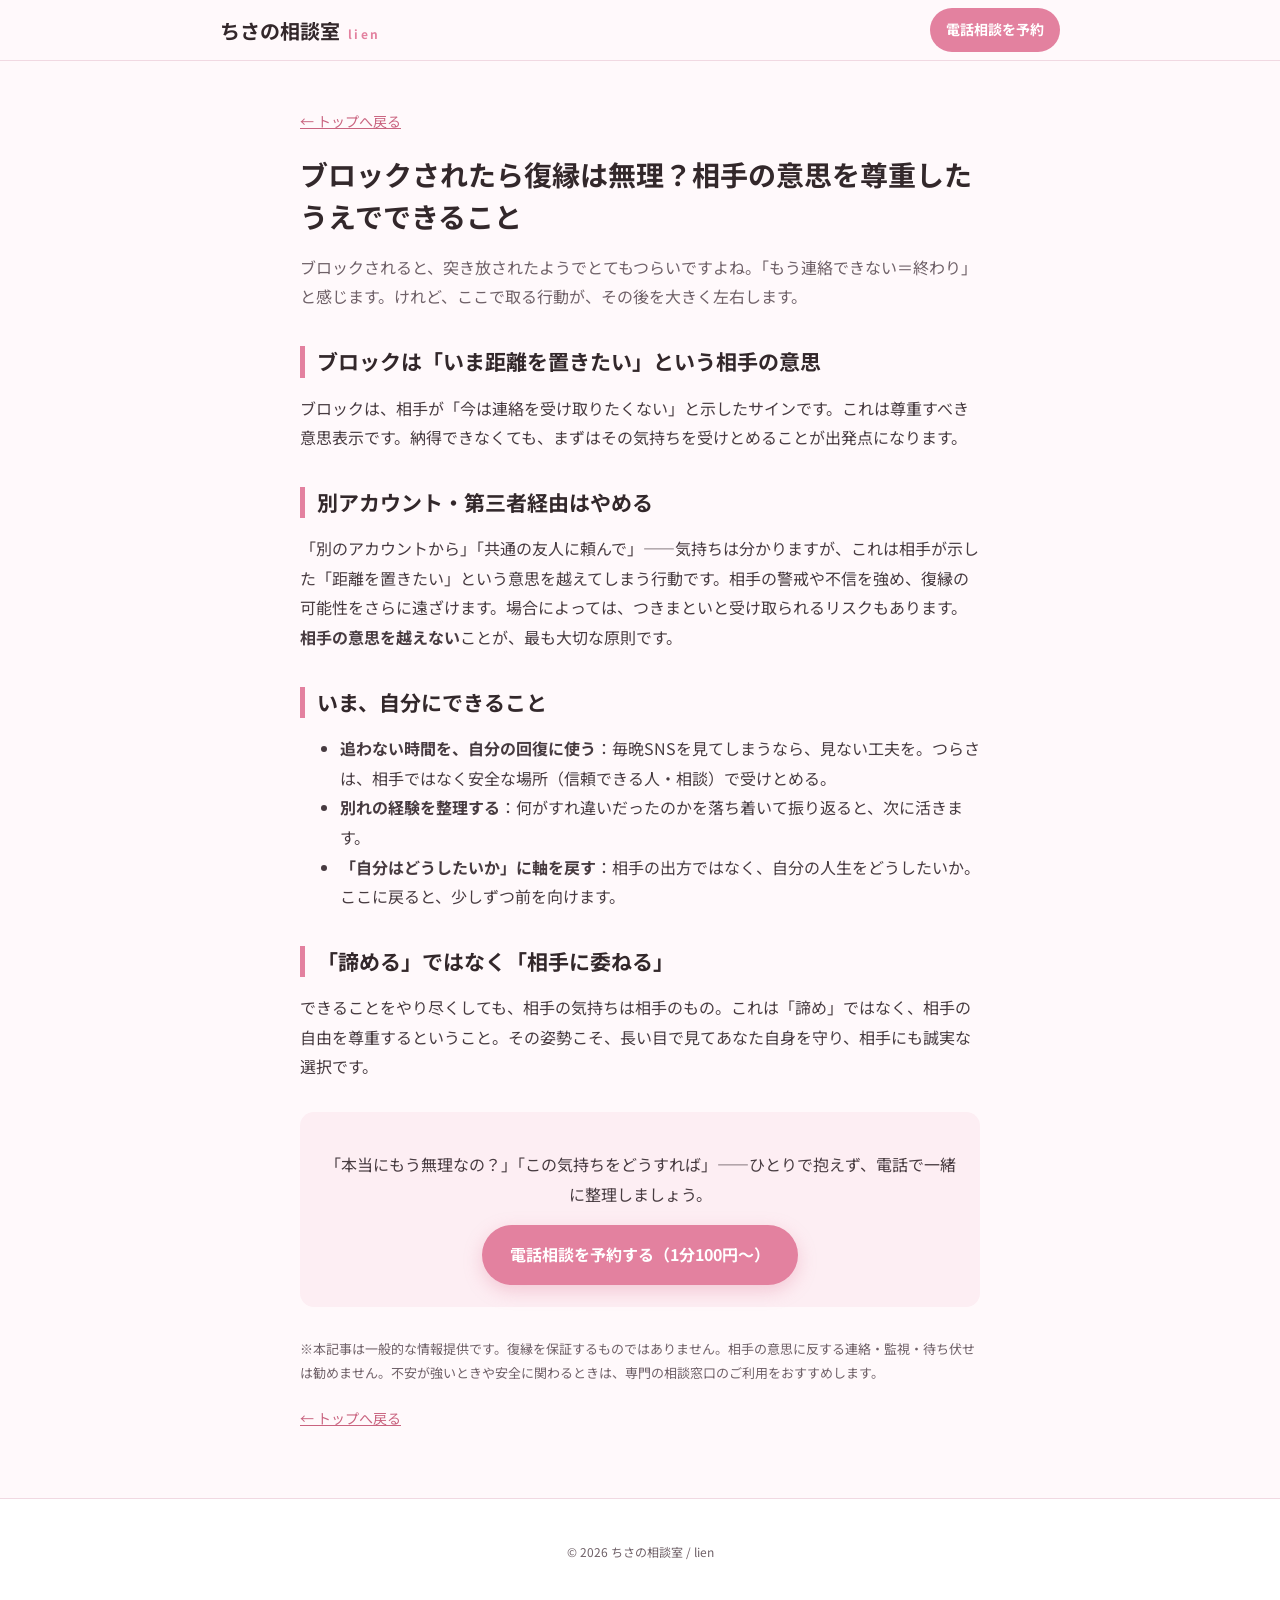
==== articles/block-fukuen.html @ 4a357539 "ちさの相談室/lien 恋愛・復縁 電話相談 SEOサイト 初版" ====
<!DOCTYPE html>
<html lang="ja">
<head>
<meta charset="utf-8">
<meta name="viewport" content="width=device-width, initial-scale=1">
<title>ブロックされたら復縁は無理？相手の意思を尊重したうえでできること｜ちさの相談室</title>
<meta name="description" content="ブロックされると「もう終わり」と感じます。別アカウントでの連絡は逆効果。ブロックを相手の意思として受けとめたうえで、自分にできることを、恋愛サポートアドバイザー監修で整理します。">
<meta name="keywords" content="ブロック 復縁,ブロックされた 連絡,復縁 諦める,失恋 立ち直る">
<link rel="canonical" href="https://oshiro17.github.io/chisa-soudan/articles/block-fukuen.html">
<meta property="og:type" content="article">
<meta property="og:title" content="ブロックされたら復縁は無理？相手の意思を尊重したうえでできること">
<link href="https://fonts.googleapis.com/css2?family=Noto+Sans+JP:wght@400;500;700&display=swap" rel="stylesheet">
<link rel="stylesheet" href="../styles.css">
</head>
<body>
<header class="hd"><div class="wrap hd__in">
  <a class="brand" href="../index.html">ちさの相談室<span>lien</span></a>
  <a class="btn btn--sm" href="https://coconala.com/services/4283448" target="_blank" rel="noopener">電話相談を予約</a>
</div></header>

<article class="article">
  <a class="back" href="../index.html">← トップへ戻る</a>
  <h1>ブロックされたら復縁は無理？相手の意思を尊重したうえでできること</h1>
  <p class="lead">ブロックされると、突き放されたようでとてもつらいですよね。「もう連絡できない＝終わり」と感じます。けれど、ここで取る行動が、その後を大きく左右します。</p>

  <h2>ブロックは「いま距離を置きたい」という相手の意思</h2>
  <p>ブロックは、相手が「今は連絡を受け取りたくない」と示したサインです。これは尊重すべき意思表示です。納得できなくても、まずはその気持ちを受けとめることが出発点になります。</p>

  <h2>別アカウント・第三者経由はやめる</h2>
  <p>「別のアカウントから」「共通の友人に頼んで」——気持ちは分かりますが、これは相手が示した「距離を置きたい」という意思を越えてしまう行動です。相手の警戒や不信を強め、復縁の可能性をさらに遠ざけます。場合によっては、つきまといと受け取られるリスクもあります。<strong>相手の意思を越えない</strong>ことが、最も大切な原則です。</p>

  <h2>いま、自分にできること</h2>
  <ul>
    <li><b>追わない時間を、自分の回復に使う</b>：毎晩SNSを見てしまうなら、見ない工夫を。つらさは、相手ではなく安全な場所（信頼できる人・相談）で受けとめる。</li>
    <li><b>別れの経験を整理する</b>：何がすれ違いだったのかを落ち着いて振り返ると、次に活きます。</li>
    <li><b>「自分はどうしたいか」に軸を戻す</b>：相手の出方ではなく、自分の人生をどうしたいか。ここに戻ると、少しずつ前を向けます。</li>
  </ul>

  <h2>「諦める」ではなく「相手に委ねる」</h2>
  <p>できることをやり尽くしても、相手の気持ちは相手のもの。これは「諦め」ではなく、相手の自由を尊重するということ。その姿勢こそ、長い目で見てあなた自身を守り、相手にも誠実な選択です。</p>

  <div class="cta-inline">
    <p>「本当にもう無理なの？」「この気持ちをどうすれば」——ひとりで抱えず、電話で一緒に整理しましょう。</p>
    <a class="btn" href="https://coconala.com/services/4283448" target="_blank" rel="noopener">電話相談を予約する（1分100円〜）</a>
  </div>

  <p style="font-size:13px;color:#6f6168">※本記事は一般的な情報提供です。復縁を保証するものではありません。相手の意思に反する連絡・監視・待ち伏せは勧めません。不安が強いときや安全に関わるときは、専門の相談窓口のご利用をおすすめします。</p>
  <a class="back" href="../index.html">← トップへ戻る</a>
</article>

<footer class="ft"><div class="wrap"><p class="ft__copy">© <span>2026</span> ちさの相談室 / lien</p></div></footer>
</body>
</html>
---- styles.css ----
:root{
  --pink:#e3819f; --pink-d:#c9637f; --ink:#33282b; --muted:#6f6168;
  --bg:#fff9fb; --alt:#fdeef3; --line:#f1d9e2; --gold:#c9a227;
  --maxw:880px;
}
*{box-sizing:border-box}
html{scroll-behavior:smooth}
body{margin:0;font-family:"Noto Sans JP",sans-serif;color:var(--ink);background:var(--bg);line-height:1.85;-webkit-font-smoothing:antialiased}
.wrap{max-width:var(--maxw);margin:0 auto;padding:0 20px}
a{color:var(--pink-d)}
h1,h2,h3{line-height:1.5}

/* header */
.hd{position:sticky;top:0;background:rgba(255,249,251,.92);backdrop-filter:blur(6px);border-bottom:1px solid var(--line);z-index:10}
.hd__in{display:flex;align-items:center;justify-content:space-between;height:60px}
.brand{font-weight:700;font-size:20px;text-decoration:none;color:var(--ink)}
.brand span{font-size:12px;color:var(--pink);margin-left:8px;letter-spacing:.2em}

/* buttons */
.btn{display:inline-block;background:var(--pink);color:#fff;text-decoration:none;font-weight:700;
  padding:15px 28px;border-radius:999px;box-shadow:0 6px 18px rgba(227,129,159,.35);transition:.15s}
.btn:hover{background:var(--pink-d);transform:translateY(-1px)}
.btn--sm{padding:9px 16px;font-size:14px;box-shadow:none}
.btn--light{background:#fff;color:var(--pink-d)}

/* hero */
.hero{background:linear-gradient(180deg,var(--alt),var(--bg));padding:64px 0 56px;text-align:center}
.hero__eyebrow{color:var(--pink-d);font-weight:700;font-size:14px;letter-spacing:.05em;margin:0 0 10px}
.hero__title{font-size:38px;margin:0 0 18px;font-weight:700}
.hero__lead{font-size:17px;color:var(--muted);max-width:640px;margin:0 auto 28px}
.hero__cta{display:flex;flex-direction:column;align-items:center;gap:10px}
.hero__note{font-size:13px;color:var(--muted)}

/* sections */
.sec{padding:54px 0}
.sec--alt{background:var(--alt)}
.sec__title{font-size:26px;text-align:center;margin:0 0 32px}
.cta-band{background:var(--pink);color:#fff;text-align:center;padding:48px 0}
.cta-band h2{margin:0 0 20px;font-size:22px}

/* cards */
.cards{display:grid;grid-template-columns:1fr 1fr 1fr;gap:18px}
.card{background:#fff;border:1px solid var(--line);border-radius:16px;padding:22px}
.card h3{font-size:17px;margin:0 0 10px;color:var(--pink-d)}
.card p{margin:0;font-size:14.5px;color:var(--muted)}

/* needs */
.needs{list-style:none;padding:0;margin:0 auto;max-width:640px;display:grid;gap:12px}
.needs li{background:#fff;border:1px solid var(--line);border-radius:12px;padding:14px 18px}
.needs__note{font-size:13px;color:var(--muted);text-align:center;margin-top:20px}

/* flow */
.flow{counter-reset:s;list-style:none;padding:0;max-width:620px;margin:0 auto;display:grid;gap:14px}
.flow li{position:relative;background:#fff;border:1px solid var(--line);border-radius:12px;padding:14px 18px 14px 56px}
.flow li::before{counter-increment:s;content:counter(s);position:absolute;left:14px;top:12px;
  width:28px;height:28px;border-radius:50%;background:var(--pink);color:#fff;display:grid;place-items:center;font-weight:700}

/* price */
.price{text-align:center;font-size:18px}
.price b{font-size:30px;color:var(--pink-d);display:block}
.price span{font-size:14px;color:var(--muted)}

/* profile / faq / posts */
.profile p{max-width:640px;margin:0 auto 12px;color:var(--muted)}
.profile b{color:var(--ink)}
.faq{max-width:640px;margin:0 auto;display:grid;gap:10px}
.faq details{background:#fff;border:1px solid var(--line);border-radius:12px;padding:6px 18px}
.faq summary{cursor:pointer;font-weight:700;padding:10px 0}
.faq p{margin:0 0 12px;color:var(--muted);font-size:14.5px}
.posts{max-width:640px;margin:0 auto;padding:0;list-style:none;display:grid;gap:10px}
.posts a{display:block;background:#fff;border:1px solid var(--line);border-radius:12px;padding:14px 18px;text-decoration:none;font-weight:500}
.posts a:hover{border-color:var(--pink)}

/* footer */
.ft{background:#fff;border-top:1px solid var(--line);padding:30px 0;margin-top:8px}
.ft__note{font-size:12px;color:var(--muted);max-width:720px;margin:0 auto 12px;text-align:center}
.ft__copy{text-align:center;font-size:12px;color:var(--muted)}

/* article */
.article{max-width:720px;margin:0 auto;padding:40px 20px}
.article h1{font-size:28px;margin:0 0 8px}
.article .lead{color:var(--muted)}
.article h2{font-size:21px;margin:34px 0 12px;border-left:5px solid var(--pink);padding-left:12px}
.article p,.article li{font-size:16px;color:#473b40}
.article .back{display:inline-block;margin:8px 0 18px;font-size:14px}
.article .cta-inline{background:var(--alt);border-radius:14px;padding:22px;text-align:center;margin:30px 0}

@media(max-width:720px){
  .hero__title{font-size:30px}
  .cards{grid-template-columns:1fr}
  .sec__title{font-size:22px}
}
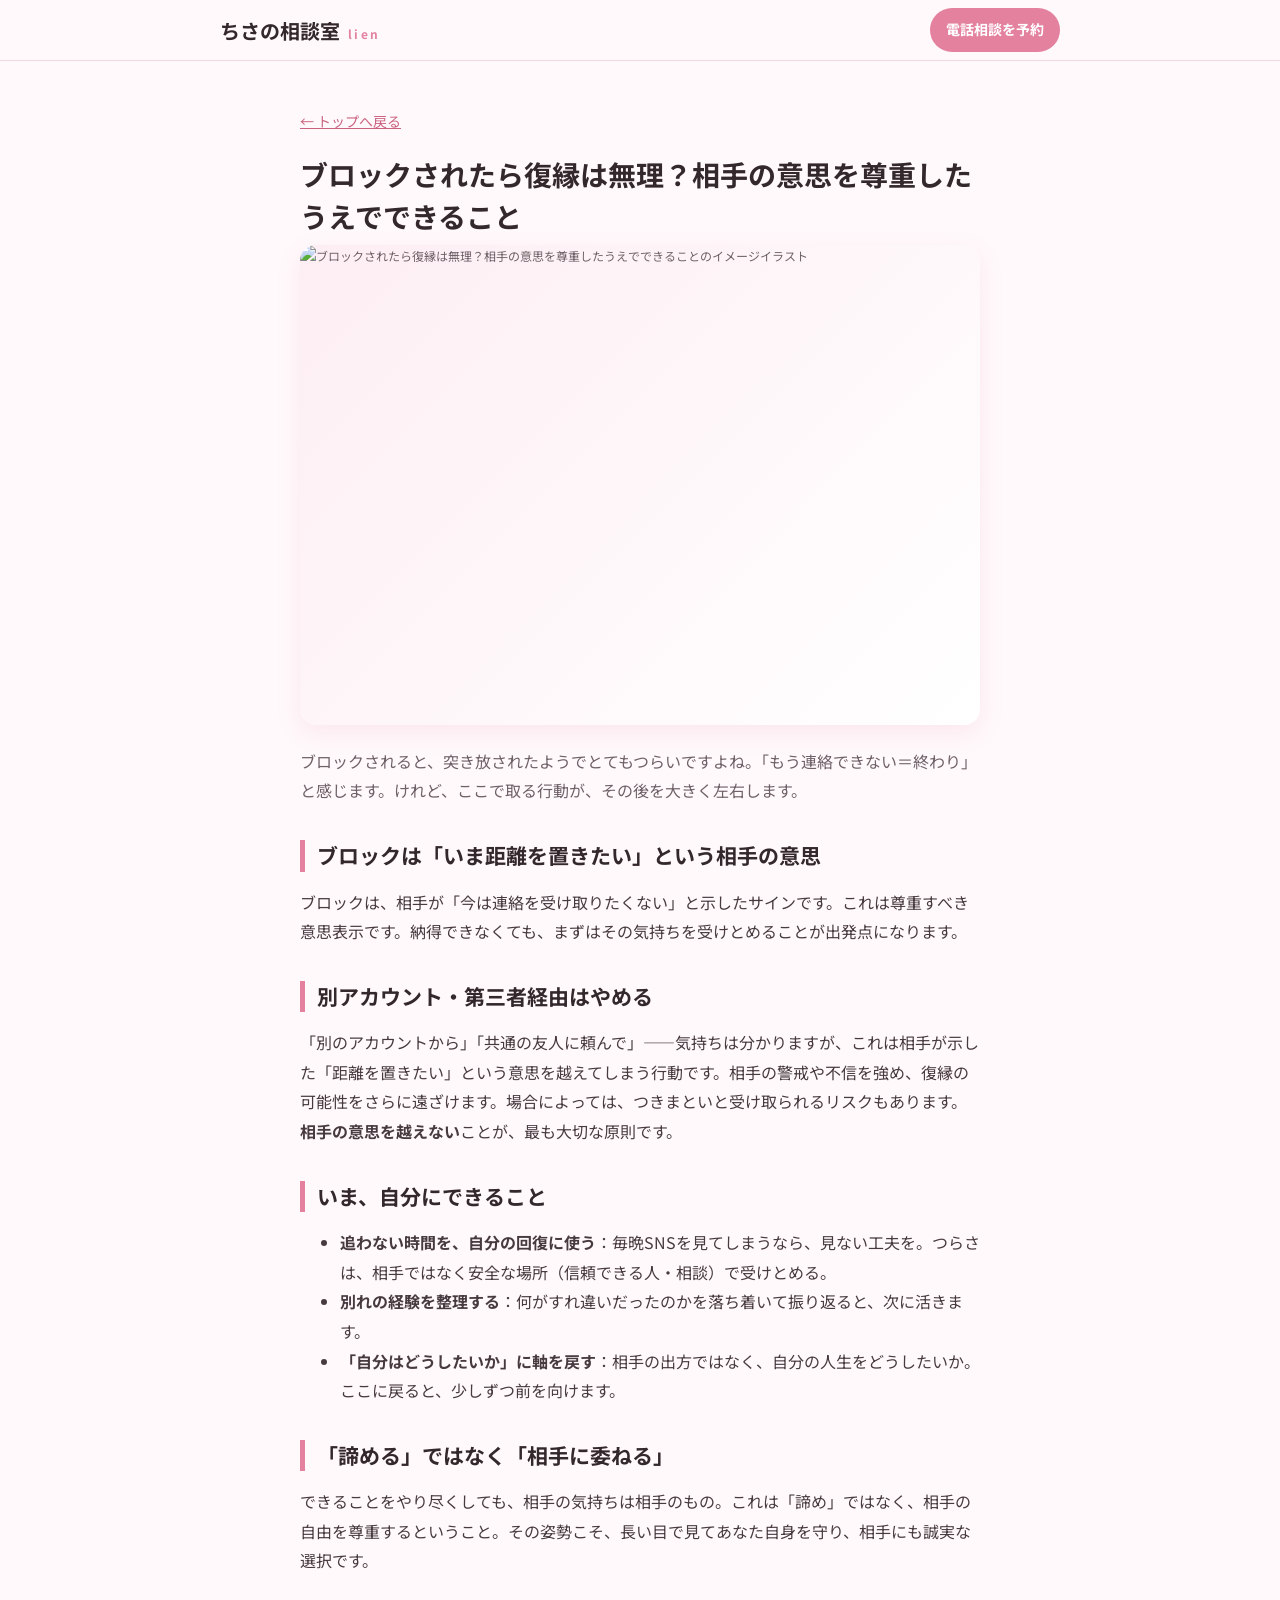
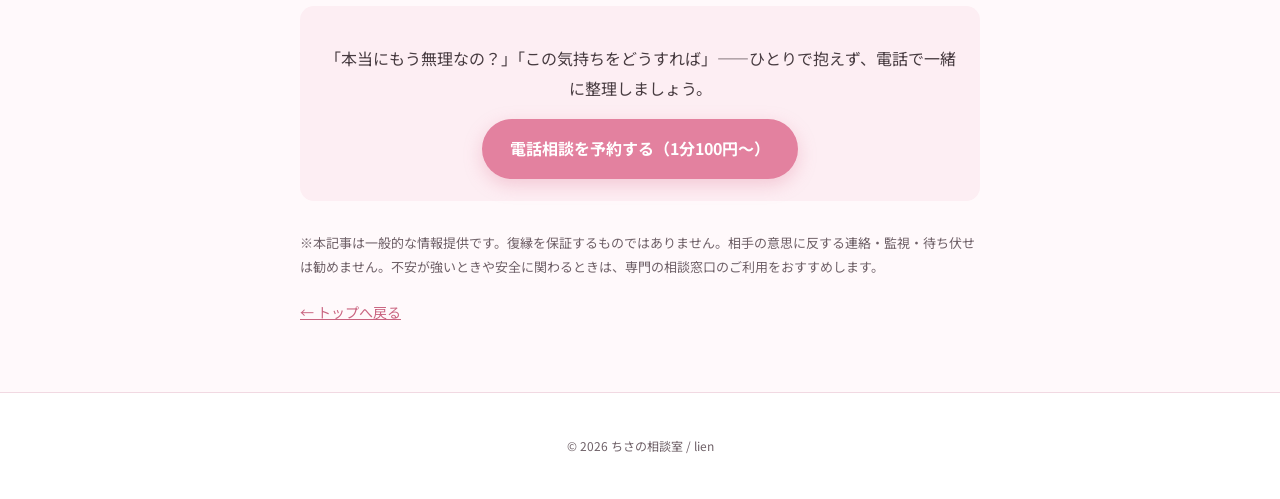
==== commit bf22a931: "画像コンテンツ追加: プロフィール写真・ヒーロー/強み/悩み画像スロット・全記事ヘッダー画像・OGP・生成プロンプト集" ====
--- a/articles/block-fukuen.html
+++ b/articles/block-fukuen.html
@@ -6,8 +6,11 @@
 <title>ブロックされたら復縁は無理？相手の意思を尊重したうえでできること｜ちさの相談室</title>
 <meta name="description" content="ブロックされると「もう終わり」と感じます。別アカウントでの連絡は逆効果。ブロックを相手の意思として受けとめたうえで、自分にできることを、恋愛サポートアドバイザー監修で整理します。">
 <meta name="keywords" content="ブロック 復縁,ブロックされた 連絡,復縁 諦める,失恋 立ち直る">
-<link rel="canonical" href="https://oshiro17.github.io/chisa-soudan/articles/block-fukuen.html">
+<link rel="canonical" href="https://soudan.lovesupport-advisor.com/articles/block-fukuen.html">
 <meta property="og:type" content="article">
+<meta property="og:image" content="https://soudan.lovesupport-advisor.com/assets/img/art-block-fukuen.webp">
+<meta name="twitter:card" content="summary_large_image">
+<meta name="twitter:image" content="https://soudan.lovesupport-advisor.com/assets/img/art-block-fukuen.webp">
 <meta property="og:title" content="ブロックされたら復縁は無理？相手の意思を尊重したうえでできること">
 <link href="https://fonts.googleapis.com/css2?family=Noto+Sans+JP:wght@400;500;700&display=swap" rel="stylesheet">
 <link rel="stylesheet" href="../styles.css">
@@ -21,6 +24,7 @@
 <article class="article">
   <a class="back" href="../index.html">← トップへ戻る</a>
   <h1>ブロックされたら復縁は無理？相手の意思を尊重したうえでできること</h1>
+  <img class="ph art-hero" src="../assets/img/art-block-fukuen.webp" alt="ブロックされたら復縁は無理？相手の意思を尊重したうえでできることのイメージイラスト" loading="eager" width="1200" height="480">
   <p class="lead">ブロックされると、突き放されたようでとてもつらいですよね。「もう連絡できない＝終わり」と感じます。けれど、ここで取る行動が、その後を大きく左右します。</p>
 
   <h2>ブロックは「いま距離を置きたい」という相手の意思</h2>
--- a/styles.css
+++ b/styles.css
@@ -85,6 +85,14 @@
 .article .back{display:inline-block;margin:8px 0 18px;font-size:14px}
 .article .cta-inline{background:var(--alt);border-radius:14px;padding:22px;text-align:center;margin:30px 0}
 
+/* images */
+.ph{display:block;width:100%;object-fit:cover;background:linear-gradient(135deg,var(--alt),#fff);color:var(--muted);font-size:12px}
+.hero__img{max-width:540px;margin:26px auto 0;border-radius:22px;aspect-ratio:16/10;box-shadow:0 12px 34px rgba(227,129,159,.20)}
+.card__img{width:100%;aspect-ratio:3/2;border-radius:12px;margin-bottom:14px}
+.nayami-img{max-width:560px;margin:26px auto 0;border-radius:18px;aspect-ratio:16/9;box-shadow:0 8px 24px rgba(227,129,159,.15)}
+.profile__photo{width:128px;height:128px;border-radius:50%;object-fit:cover;border:4px solid #fff;box-shadow:0 6px 20px rgba(227,129,159,.28);display:block;margin:0 auto 16px;background:var(--alt)}
+.art-hero{width:100%;aspect-ratio:1200/480;border-radius:16px;margin:6px 0 22px;box-shadow:0 8px 24px rgba(227,129,159,.14)}
+
 @media(max-width:720px){
   .hero__title{font-size:30px}
   .cards{grid-template-columns:1fr}
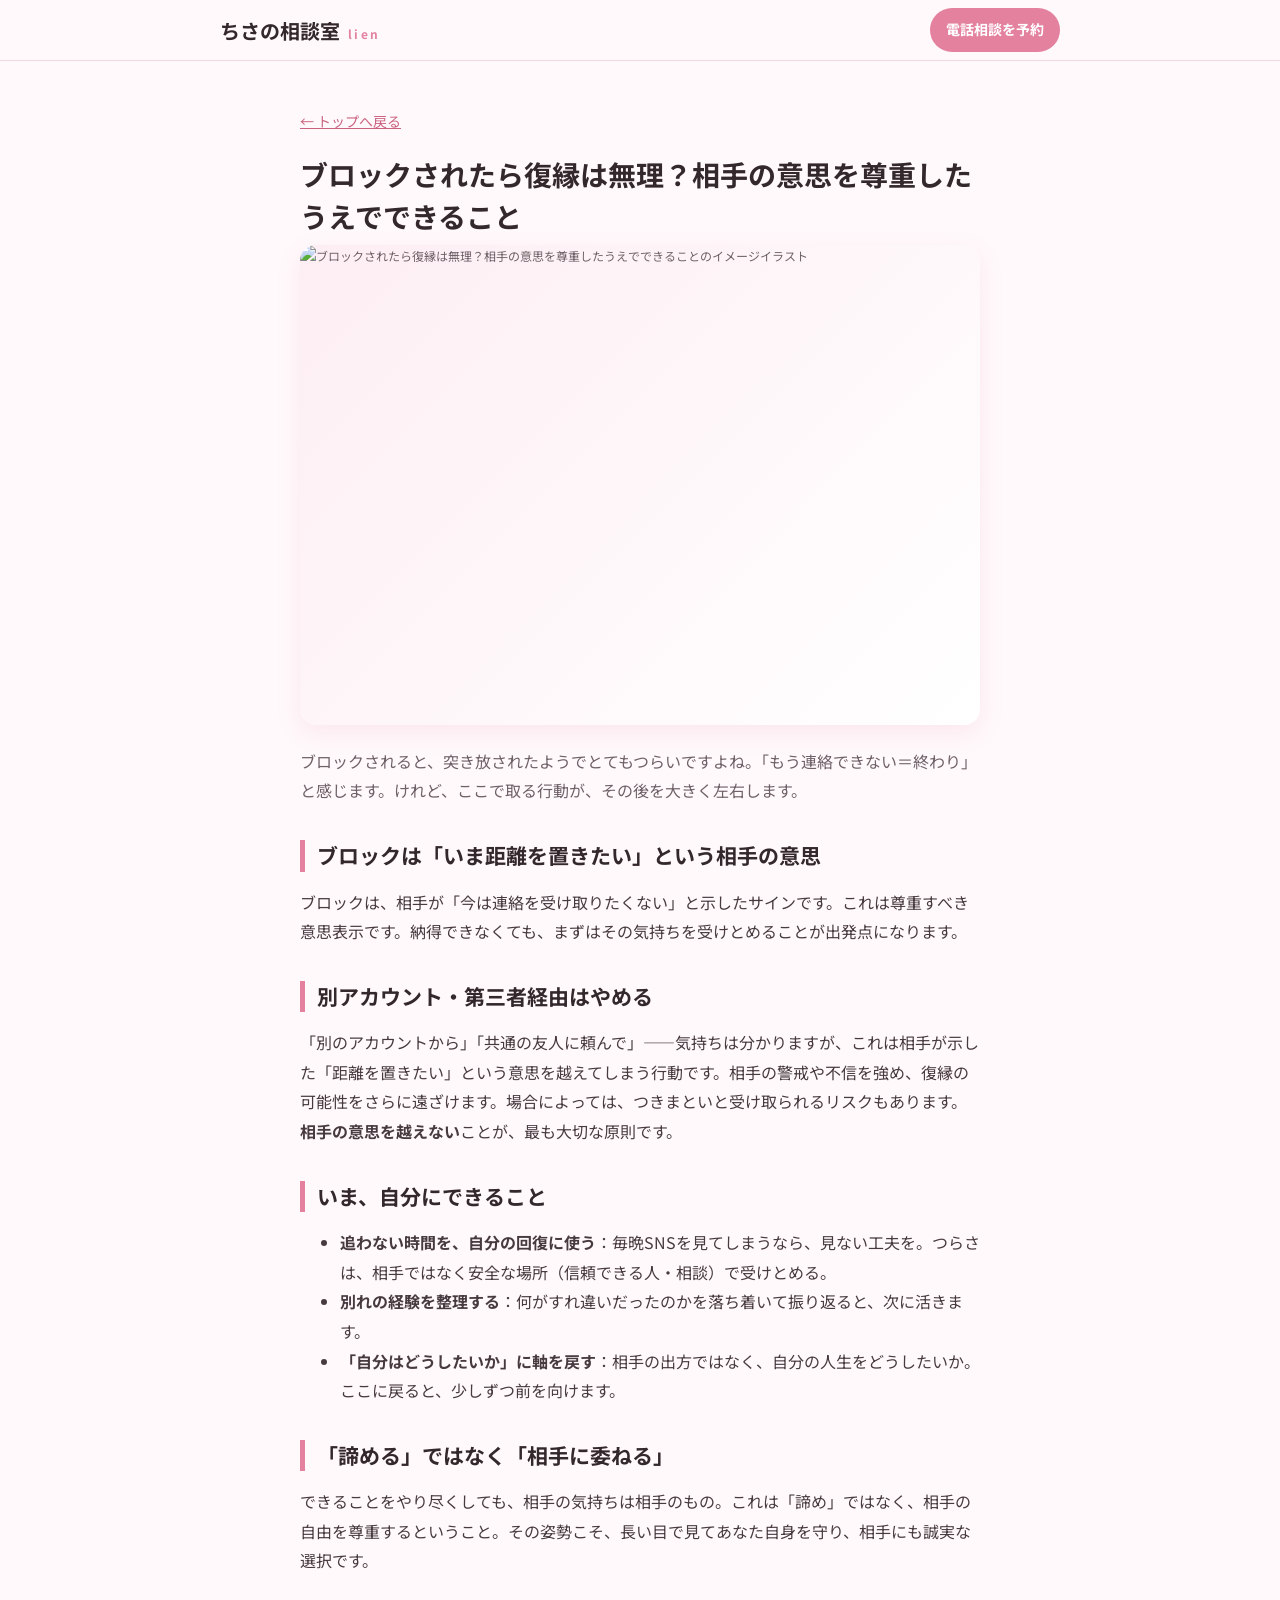
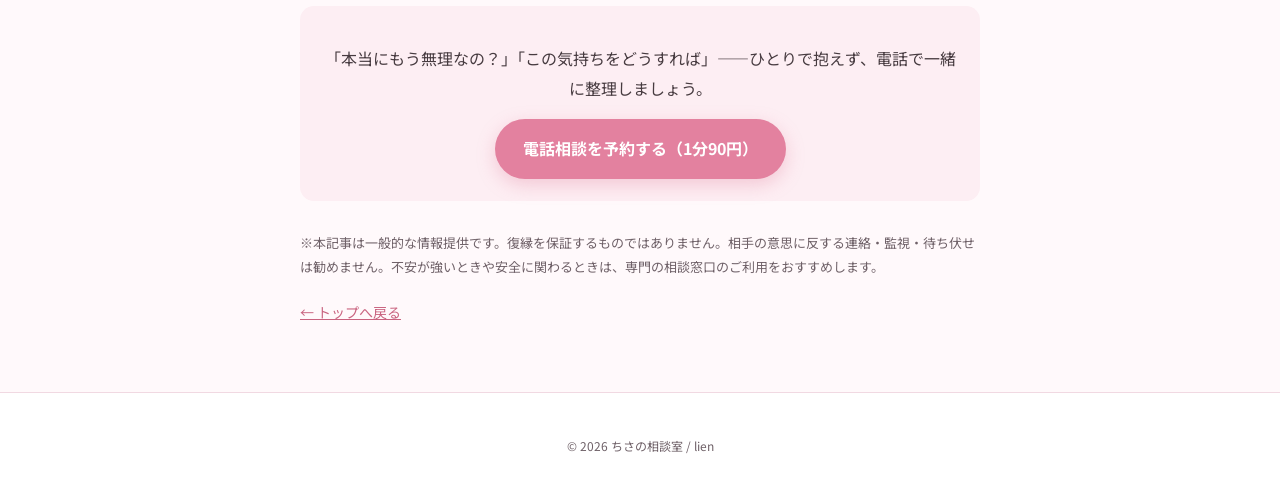
==== commit 556e7021: "ココナラ撤去・自前サービス化：1分90円・通話後の従量後払い・予約フォーム/メール導線に変更" ====
--- a/articles/block-fukuen.html
+++ b/articles/block-fukuen.html
@@ -18,7 +18,7 @@
 <body>
 <header class="hd"><div class="wrap hd__in">
   <a class="brand" href="../index.html">ちさの相談室<span>lien</span></a>
-  <a class="btn btn--sm" href="https://coconala.com/services/4283448" target="_blank" rel="noopener">電話相談を予約</a>
+  <a class="btn btn--sm" href="mailto:nonokapiano@icloud.com?subject=%E9%9B%BB%E8%A9%B1%E7%9B%B8%E8%AB%87%E3%81%AE%E4%BA%88%E7%B4%84%E5%B8%8C%E6%9C%9B" target="_blank" rel="noopener">電話相談を予約</a>
 </div></header>
 
 <article class="article">
@@ -45,7 +45,7 @@
 
   <div class="cta-inline">
     <p>「本当にもう無理なの？」「この気持ちをどうすれば」——ひとりで抱えず、電話で一緒に整理しましょう。</p>
-    <a class="btn" href="https://coconala.com/services/4283448" target="_blank" rel="noopener">電話相談を予約する（1分100円〜）</a>
+    <a class="btn" href="mailto:nonokapiano@icloud.com?subject=%E9%9B%BB%E8%A9%B1%E7%9B%B8%E8%AB%87%E3%81%AE%E4%BA%88%E7%B4%84%E5%B8%8C%E6%9C%9B" target="_blank" rel="noopener">電話相談を予約する（1分90円）</a>
   </div>
 
   <p style="font-size:13px;color:#6f6168">※本記事は一般的な情報提供です。復縁を保証するものではありません。相手の意思に反する連絡・監視・待ち伏せは勧めません。不安が強いときや安全に関わるときは、専門の相談窓口のご利用をおすすめします。</p>
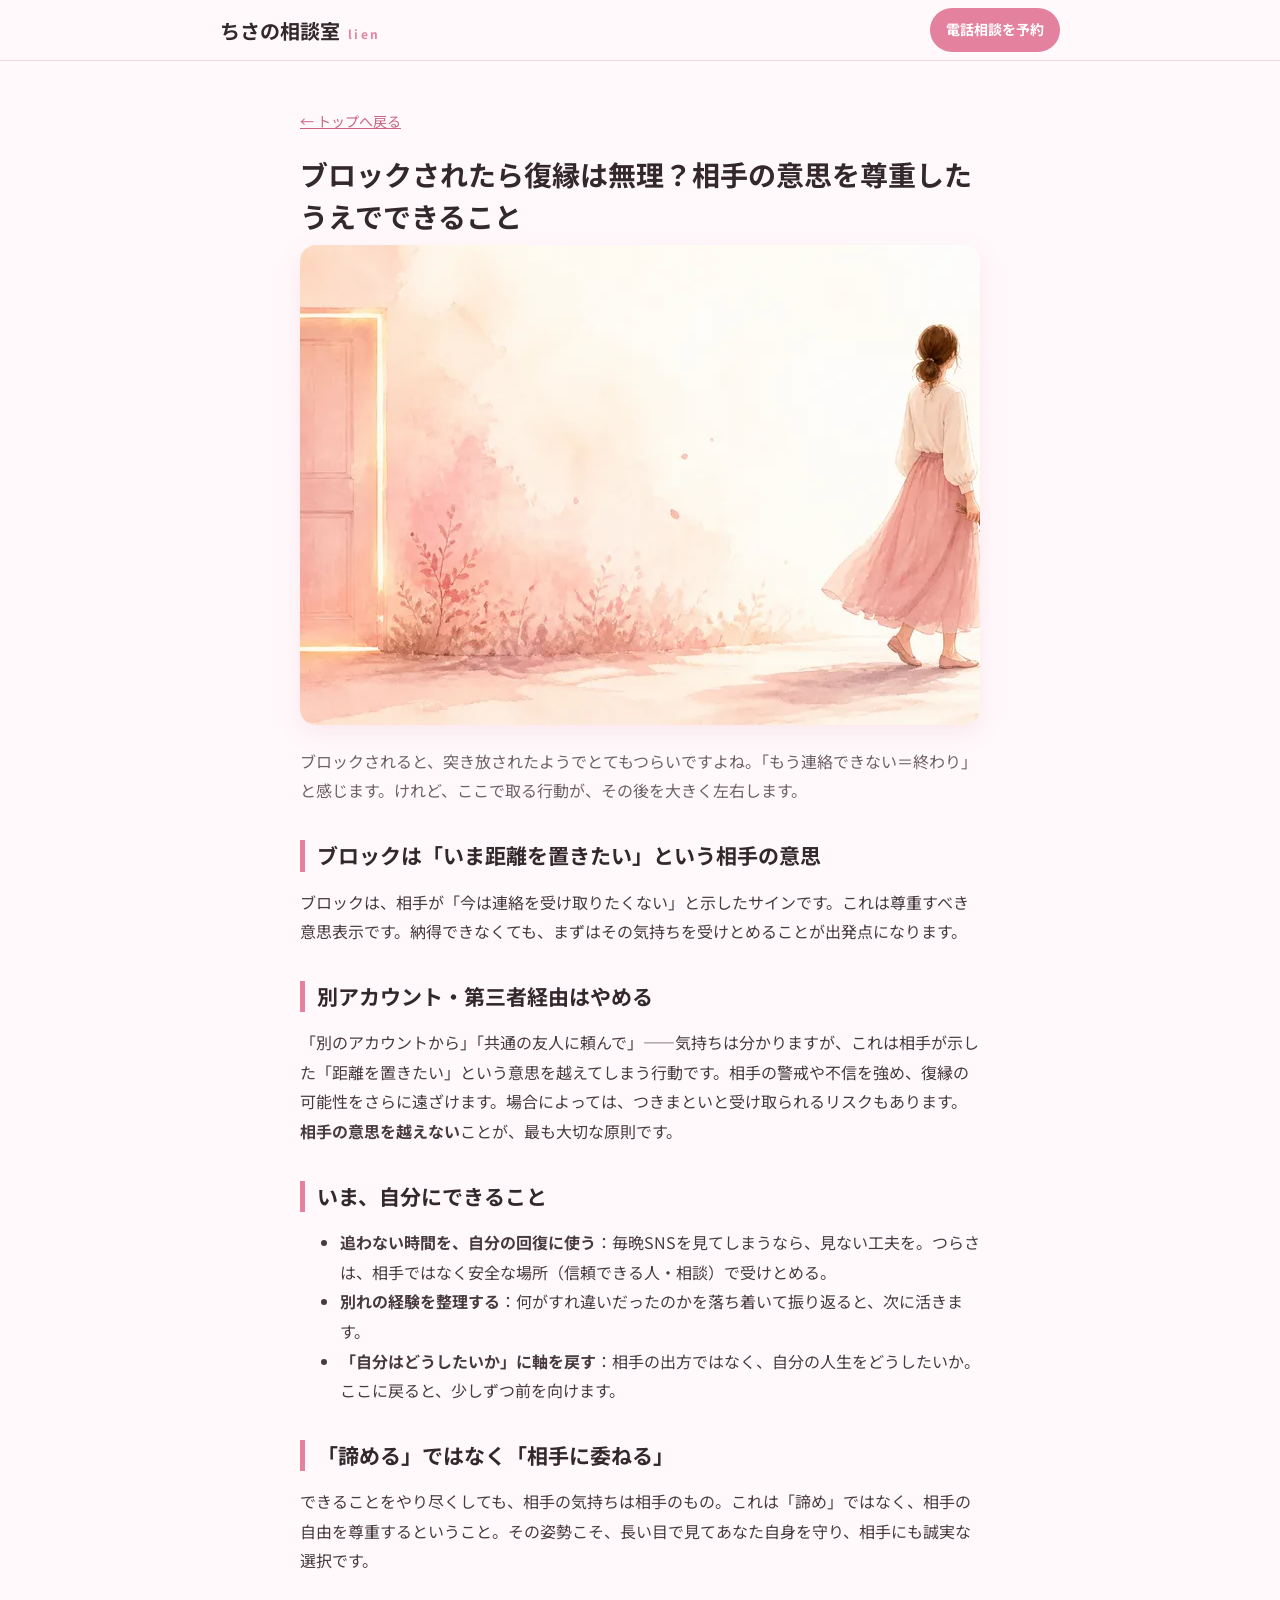
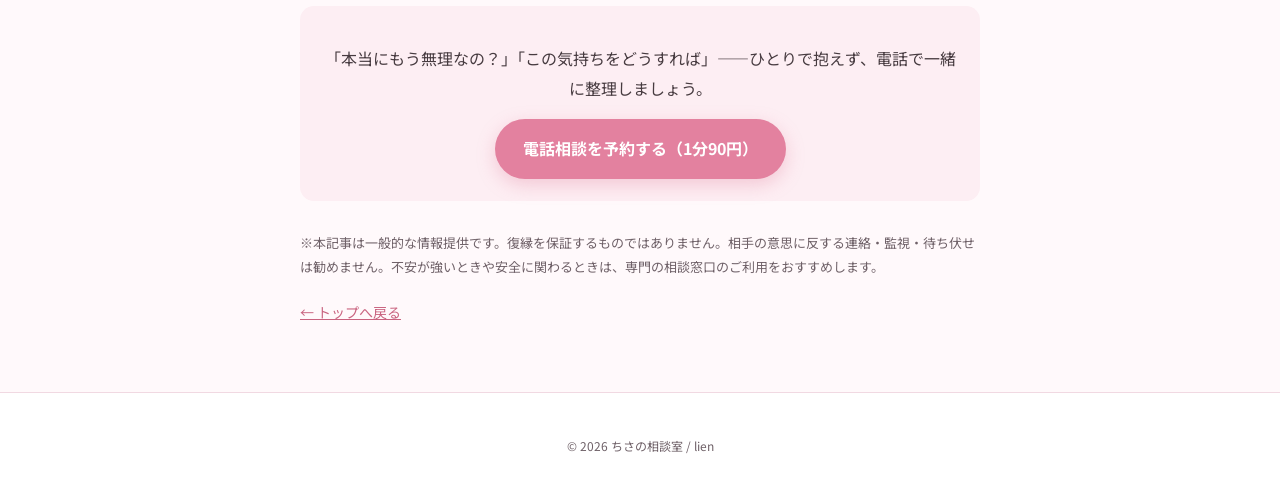
==== commit 740e77eb: "前払いブロック制に変更：料金30分2700/60分5400のStripe(PayPay可)購入導線、流れ/FAQ/CTAを#planへ、hero文言更新" ====
--- a/articles/block-fukuen.html
+++ b/articles/block-fukuen.html
@@ -18,7 +18,7 @@
 <body>
 <header class="hd"><div class="wrap hd__in">
   <a class="brand" href="../index.html">ちさの相談室<span>lien</span></a>
-  <a class="btn btn--sm" href="mailto:nonokapiano@icloud.com?subject=%E9%9B%BB%E8%A9%B1%E7%9B%B8%E8%AB%87%E3%81%AE%E4%BA%88%E7%B4%84%E5%B8%8C%E6%9C%9B" target="_blank" rel="noopener">電話相談を予約</a>
+  <a class="btn btn--sm" href="../index.html#plan">電話相談を予約</a>
 </div></header>
 
 <article class="article">
@@ -45,7 +45,7 @@
 
   <div class="cta-inline">
     <p>「本当にもう無理なの？」「この気持ちをどうすれば」——ひとりで抱えず、電話で一緒に整理しましょう。</p>
-    <a class="btn" href="mailto:nonokapiano@icloud.com?subject=%E9%9B%BB%E8%A9%B1%E7%9B%B8%E8%AB%87%E3%81%AE%E4%BA%88%E7%B4%84%E5%B8%8C%E6%9C%9B" target="_blank" rel="noopener">電話相談を予約する（1分90円）</a>
+    <a class="btn" href="../index.html#plan">電話相談を予約する（1分90円）</a>
   </div>
 
   <p style="font-size:13px;color:#6f6168">※本記事は一般的な情報提供です。復縁を保証するものではありません。相手の意思に反する連絡・監視・待ち伏せは勧めません。不安が強いときや安全に関わるときは、専門の相談窓口のご利用をおすすめします。</p>
--- a/styles.css
+++ b/styles.css
@@ -93,8 +93,17 @@
 .profile__photo{width:128px;height:128px;border-radius:50%;object-fit:cover;border:4px solid #fff;box-shadow:0 6px 20px rgba(227,129,159,.28);display:block;margin:0 auto 16px;background:var(--alt)}
 .art-hero{width:100%;aspect-ratio:1200/480;border-radius:16px;margin:6px 0 22px;box-shadow:0 8px 24px rgba(227,129,159,.14)}
 
+/* plans */
+.plans{display:grid;grid-template-columns:1fr 1fr;gap:18px;max-width:640px;margin:0 auto 8px}
+.plan{background:#fff;border:1px solid var(--line);border-radius:16px;padding:26px 22px;text-align:center;box-shadow:0 6px 18px rgba(227,129,159,.10)}
+.plan__name{font-weight:700;font-size:18px;margin-bottom:10px}
+.plan__badge{font-size:11px;background:var(--pink);color:#fff;border-radius:999px;padding:2px 9px;margin-left:6px;vertical-align:middle}
+.plan__price{font-size:30px;font-weight:700;color:var(--pink-d);margin-bottom:18px;line-height:1.3}
+.plan__price span{display:block;font-size:12px;color:var(--muted);font-weight:400}
+
 @media(max-width:720px){
   .hero__title{font-size:30px}
   .cards{grid-template-columns:1fr}
+  .plans{grid-template-columns:1fr}
   .sec__title{font-size:22px}
 }
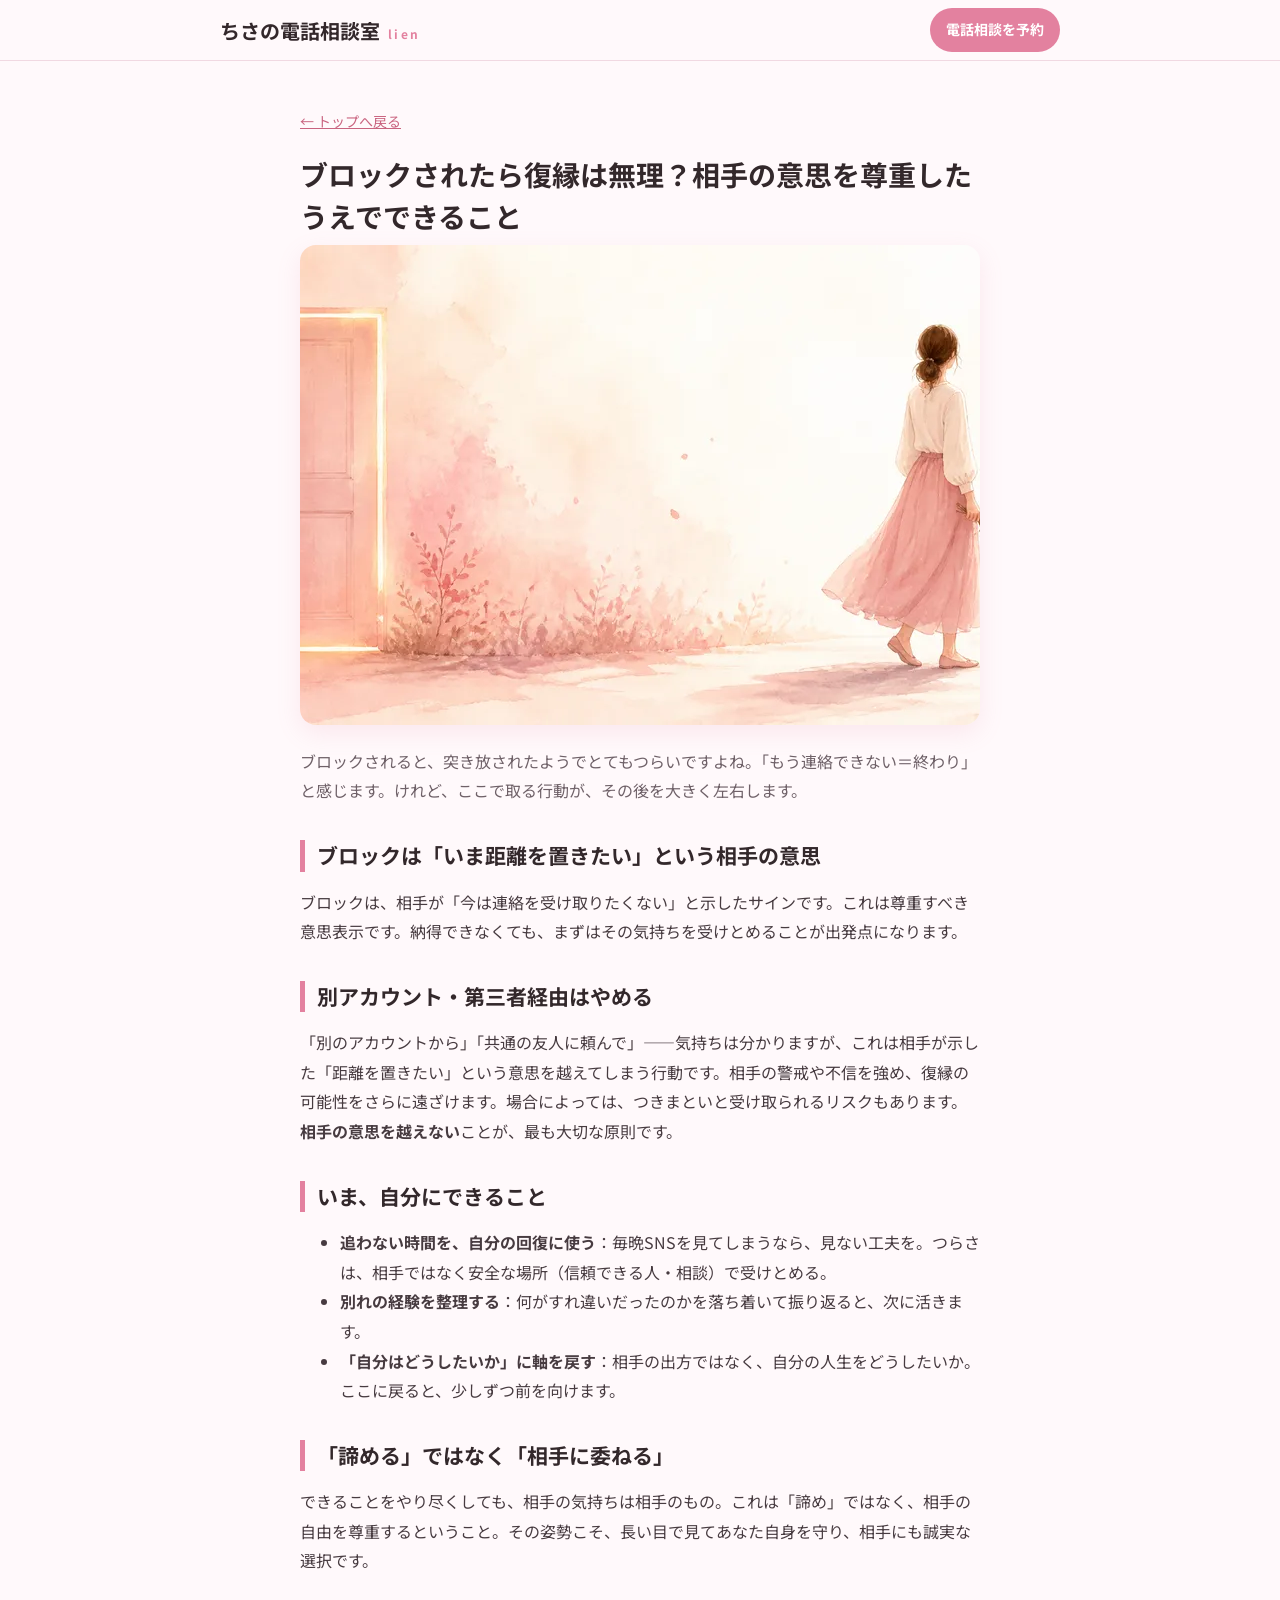
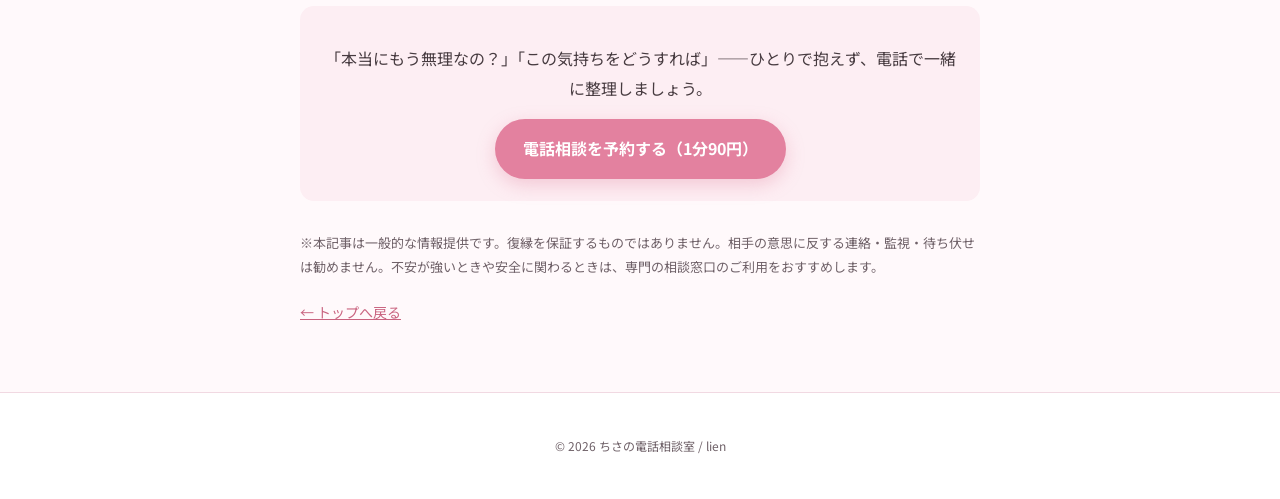
==== commit 6fbb7197: "ブランド名を「ちさの電話相談室」に変更（電話相談キーワードを屋号に反映・ドットコムは不採用）" ====
--- a/articles/block-fukuen.html
+++ b/articles/block-fukuen.html
@@ -3,7 +3,7 @@
 <head>
 <meta charset="utf-8">
 <meta name="viewport" content="width=device-width, initial-scale=1">
-<title>ブロックされたら復縁は無理？相手の意思を尊重したうえでできること｜ちさの相談室</title>
+<title>ブロックされたら復縁は無理？相手の意思を尊重したうえでできること｜ちさの電話相談室</title>
 <meta name="description" content="ブロックされると「もう終わり」と感じます。別アカウントでの連絡は逆効果。ブロックを相手の意思として受けとめたうえで、自分にできることを、恋愛サポートアドバイザー監修で整理します。">
 <meta name="keywords" content="ブロック 復縁,ブロックされた 連絡,復縁 諦める,失恋 立ち直る">
 <link rel="canonical" href="https://soudan.lovesupport-advisor.com/articles/block-fukuen.html">
@@ -17,7 +17,7 @@
 </head>
 <body>
 <header class="hd"><div class="wrap hd__in">
-  <a class="brand" href="../index.html">ちさの相談室<span>lien</span></a>
+  <a class="brand" href="../index.html">ちさの電話相談室<span>lien</span></a>
   <a class="btn btn--sm" href="../index.html#plan">電話相談を予約</a>
 </div></header>
 
@@ -52,6 +52,6 @@
   <a class="back" href="../index.html">← トップへ戻る</a>
 </article>
 
-<footer class="ft"><div class="wrap"><p class="ft__copy">© <span>2026</span> ちさの相談室 / lien</p></div></footer>
+<footer class="ft"><div class="wrap"><p class="ft__copy">© <span>2026</span> ちさの電話相談室 / lien</p></div></footer>
 </body>
 </html>
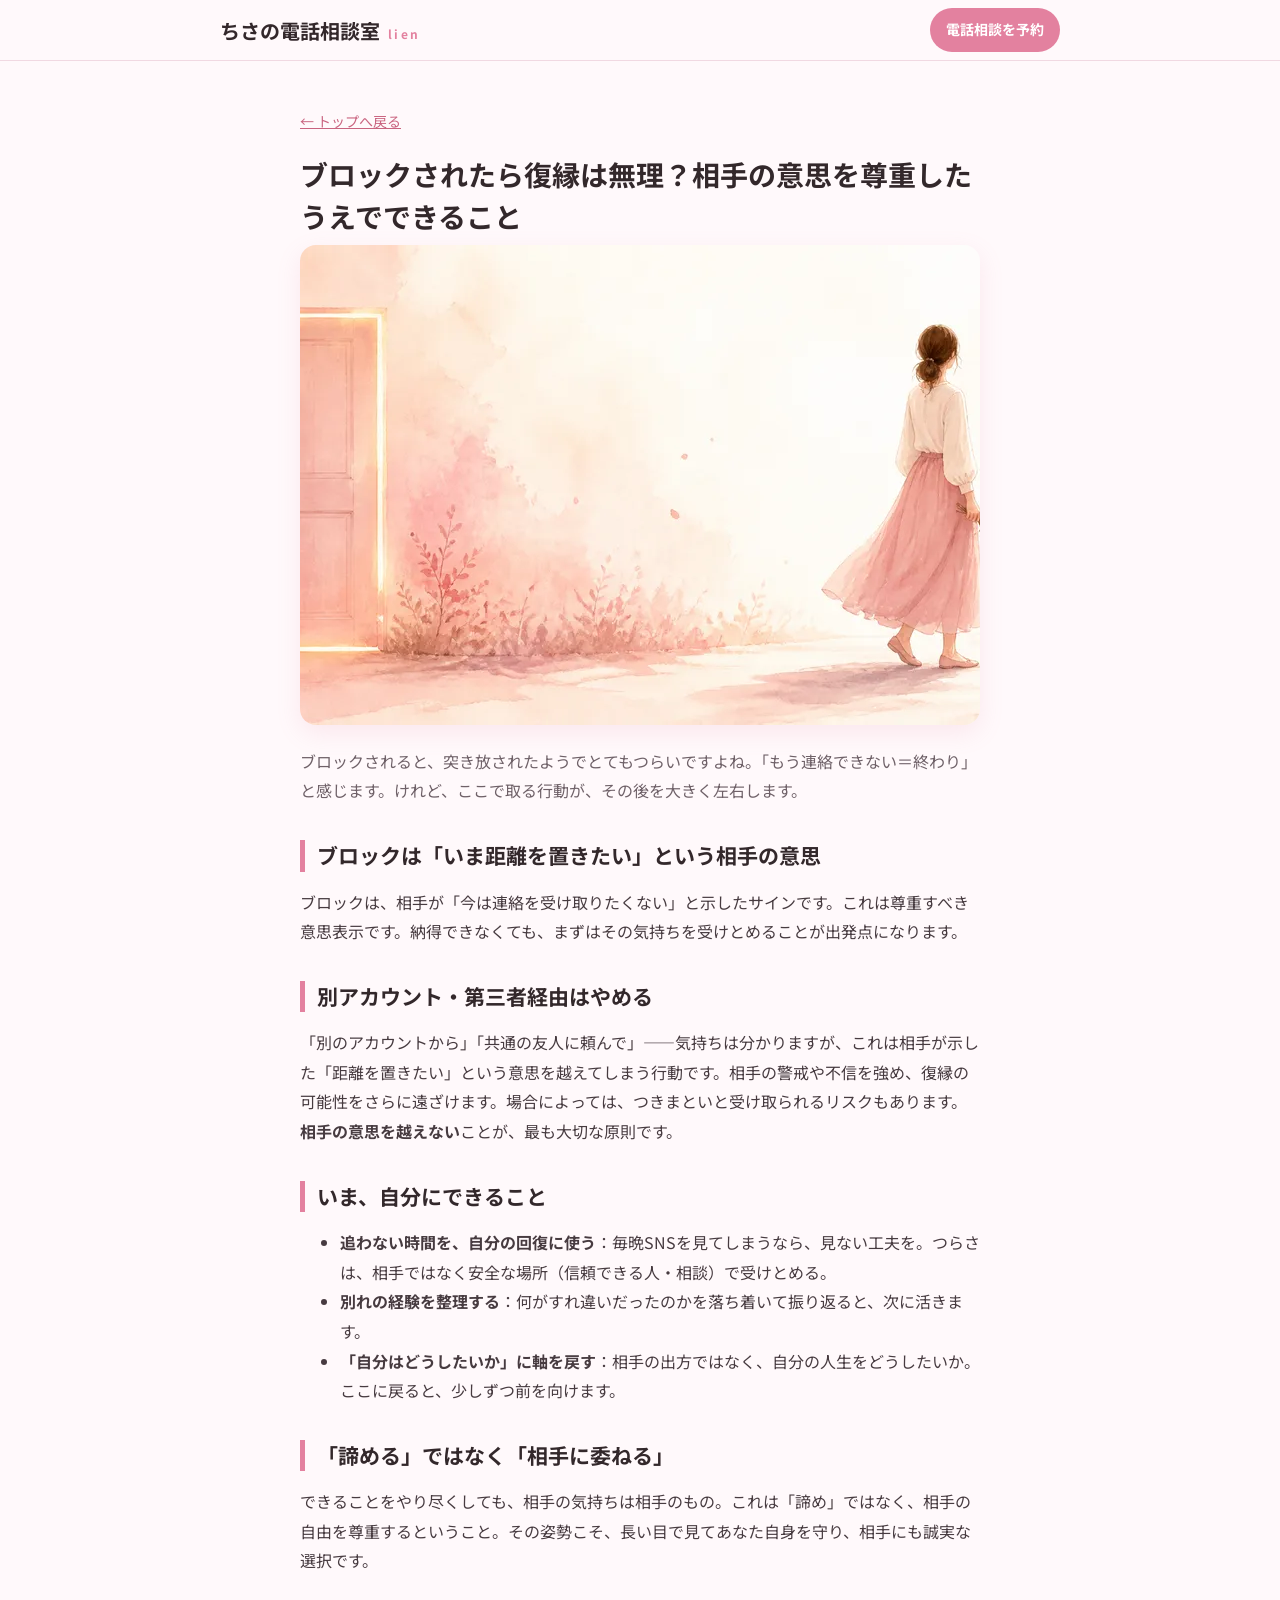
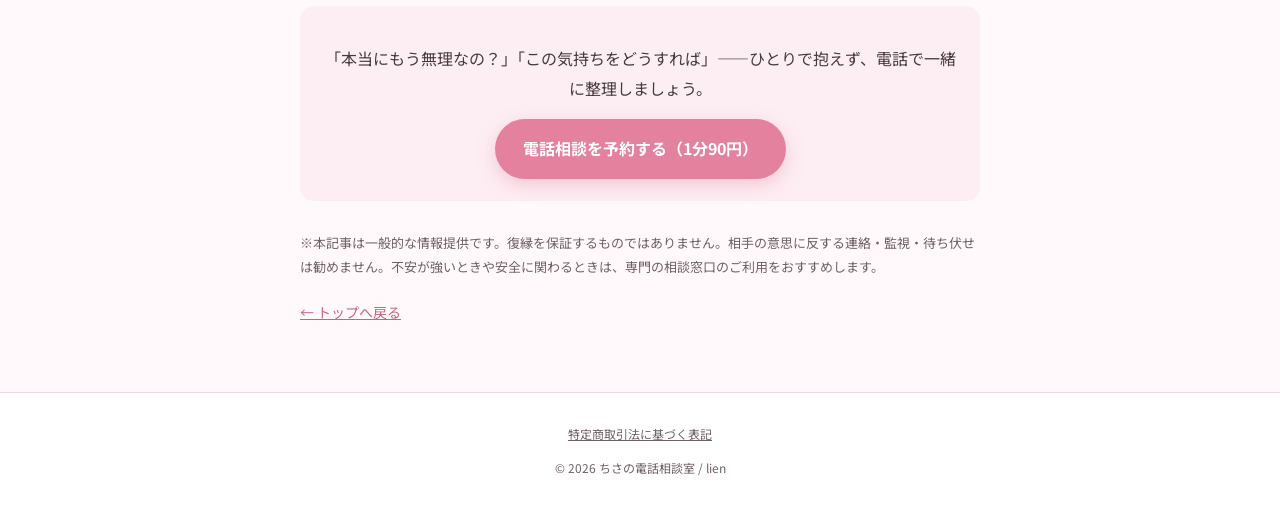
==== commit dcf02604: "lien特商法ページ追加＋全フッターにリンク／料金表記を前払いブロックに統一" ====
--- a/articles/block-fukuen.html
+++ b/articles/block-fukuen.html
@@ -52,6 +52,6 @@
   <a class="back" href="../index.html">← トップへ戻る</a>
 </article>
 
-<footer class="ft"><div class="wrap"><p class="ft__copy">© <span>2026</span> ちさの電話相談室 / lien</p></div></footer>
+<footer class="ft"><div class="wrap"><p class="ft__links"><a href="../legal/tokushoho.html">特定商取引法に基づく表記</a></p><p class="ft__copy">© <span>2026</span> ちさの電話相談室 / lien</p></div></footer>
 </body>
 </html>
--- a/styles.css
+++ b/styles.css
@@ -101,6 +101,17 @@
 .plan__price{font-size:30px;font-weight:700;color:var(--pink-d);margin-bottom:18px;line-height:1.3}
 .plan__price span{display:block;font-size:12px;color:var(--muted);font-weight:400}
 
+/* legal */
+.legal{max-width:720px;margin:0 auto;padding:40px 20px}
+.legal h1{font-size:26px;margin:0 0 8px}
+.legal .lead{color:var(--muted);font-size:14px;margin:0 0 20px}
+.legal dt{font-weight:700;margin-top:18px;color:var(--pink-d)}
+.legal dd{margin:6px 0 0;color:#473b40}
+.legal__date{color:var(--muted);font-size:13px;margin-top:28px}
+.legal .back{display:inline-block;margin-bottom:16px;font-size:14px}
+.ft__links{text-align:center;font-size:12px;margin:0 0 8px}
+.ft__links a{color:var(--muted);margin:0 8px}
+
 @media(max-width:720px){
   .hero__title{font-size:30px}
   .cards{grid-template-columns:1fr}
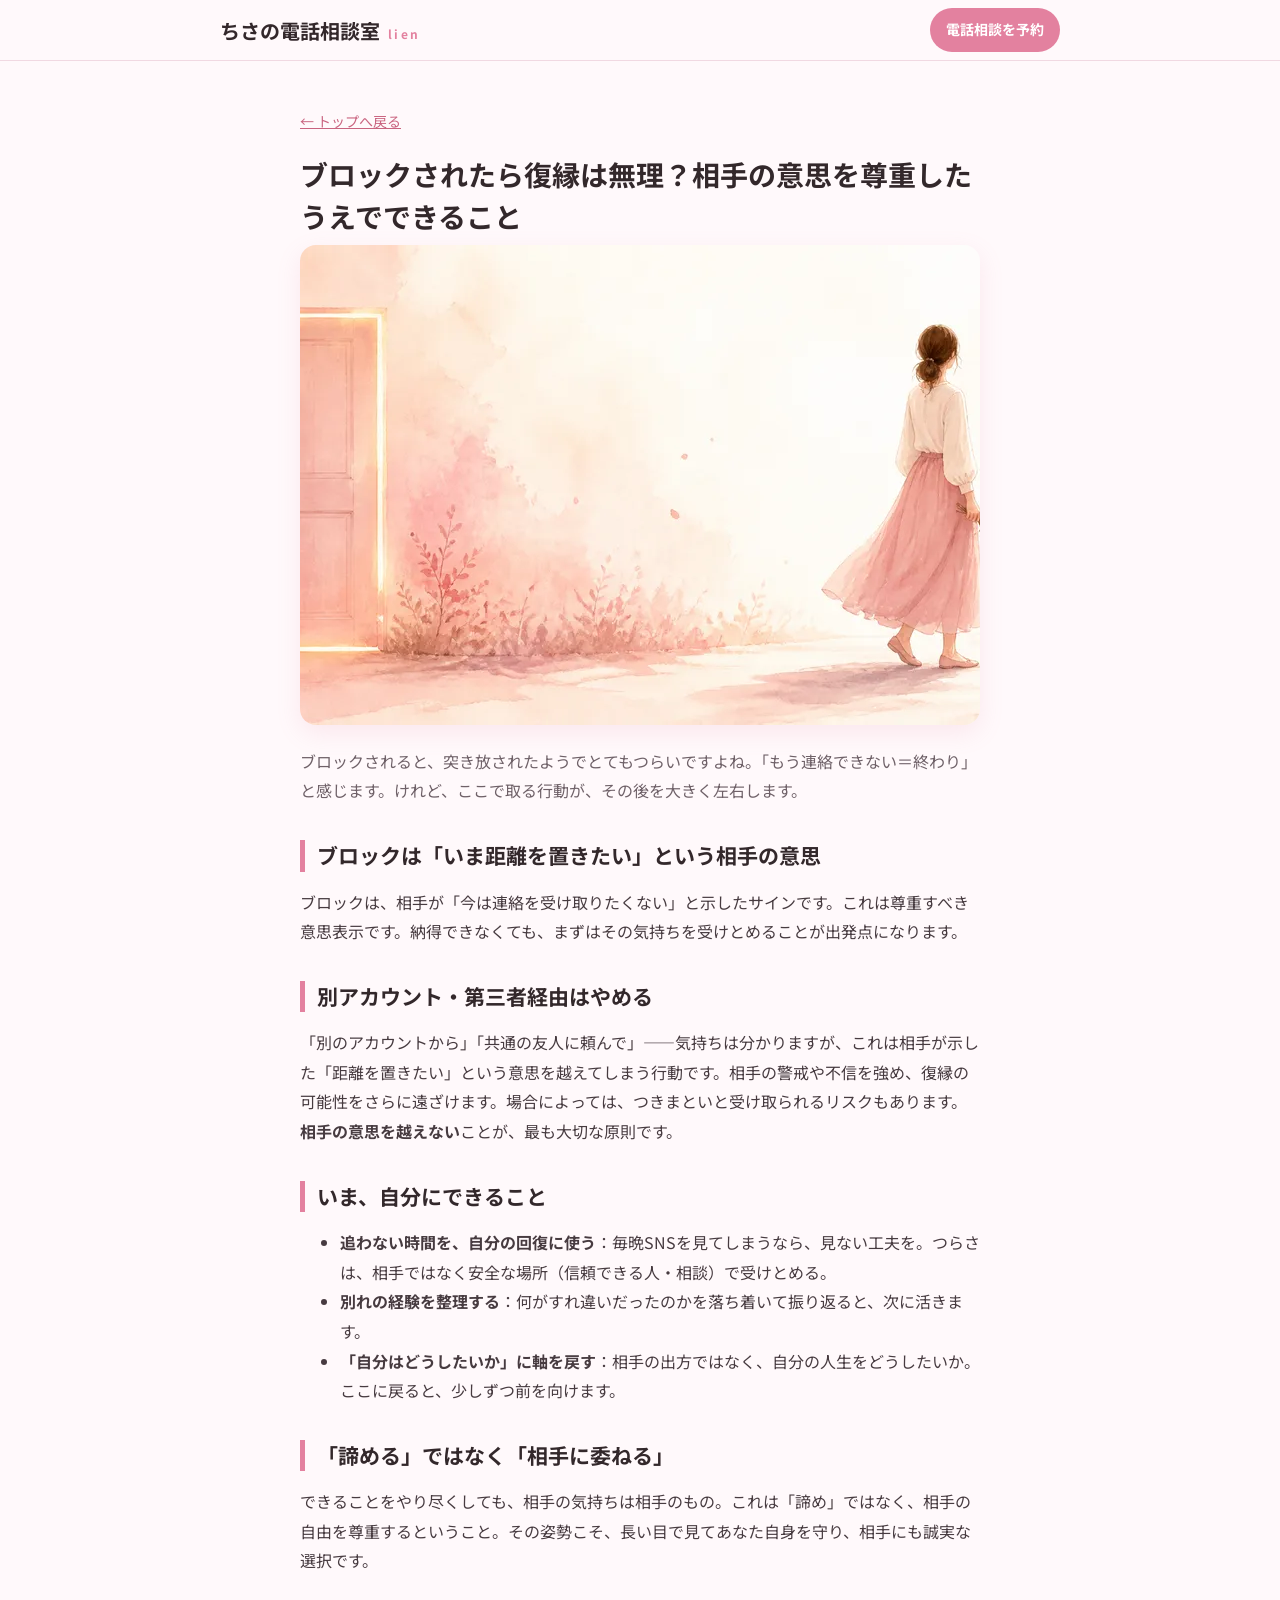
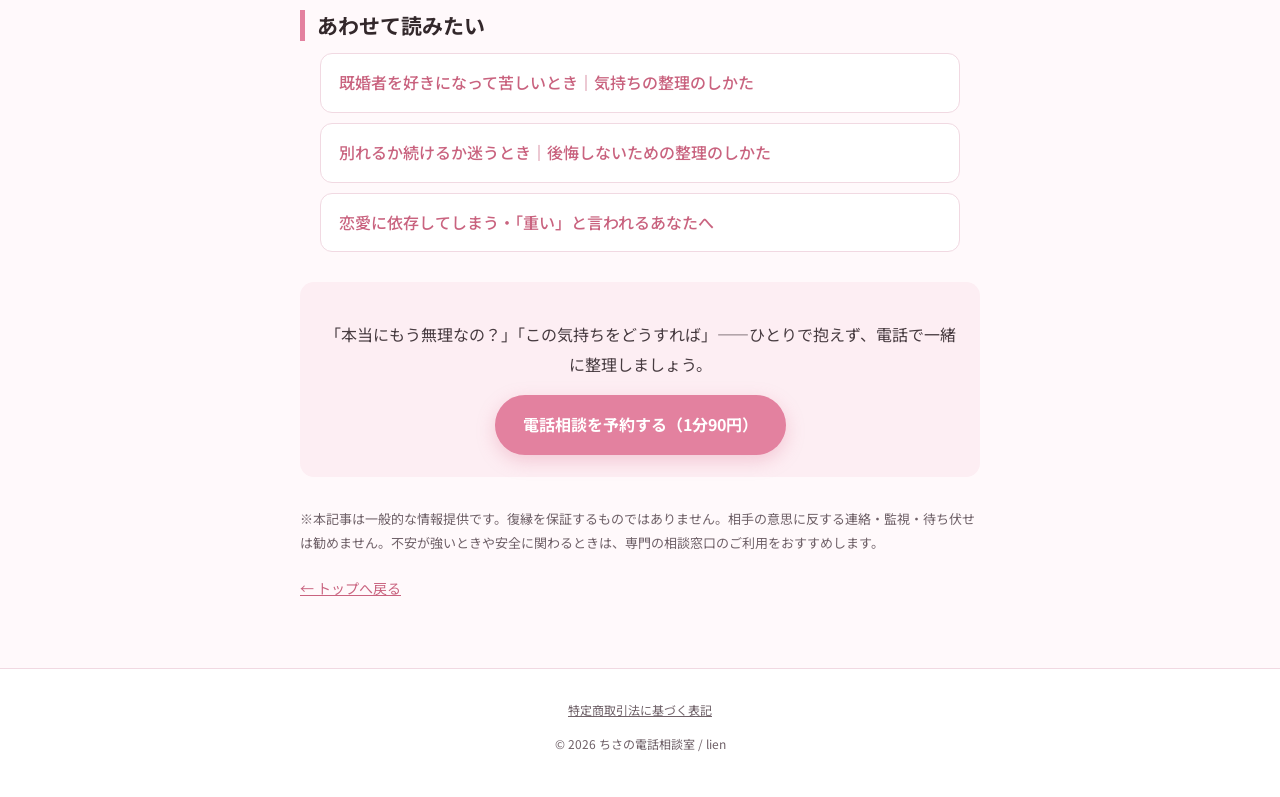
==== commit 9fd297a5: "内部SEO：全記事に関連記事リンク＋Article構造化データを追加" ====
--- a/articles/block-fukuen.html
+++ b/articles/block-fukuen.html
@@ -14,6 +14,9 @@
 <meta property="og:title" content="ブロックされたら復縁は無理？相手の意思を尊重したうえでできること">
 <link href="https://fonts.googleapis.com/css2?family=Noto+Sans+JP:wght@400;500;700&display=swap" rel="stylesheet">
 <link rel="stylesheet" href="../styles.css">
+<script type="application/ld+json">
+{ "@context":"https://schema.org","@type":"Article","headline":"ブロックされたら復縁は無理？相手の意思を尊重したうえでできること","author":{"@type":"Person","name":"結城ちさ"},"publisher":{"@type":"Organization","name":"ちさの電話相談室"},"mainEntityOfPage":"https://soudan.lovesupport-advisor.com/articles/block-fukuen.html","image":"https://soudan.lovesupport-advisor.com/assets/img/art-block-fukuen.webp","inLanguage":"ja" }
+</script>
 </head>
 <body>
 <header class="hd"><div class="wrap hd__in">
@@ -43,6 +46,13 @@
   <h2>「諦める」ではなく「相手に委ねる」</h2>
   <p>できることをやり尽くしても、相手の気持ちは相手のもの。これは「諦め」ではなく、相手の自由を尊重するということ。その姿勢こそ、長い目で見てあなた自身を守り、相手にも誠実な選択です。</p>
 
+  <h2>あわせて読みたい</h2>
+      <ul class="posts">
+        <li><a href="kikonsha-renai.html">既婚者を好きになって苦しいとき｜気持ちの整理のしかた</a></li>
+        <li><a href="wakareru-mayou.html">別れるか続けるか迷うとき｜後悔しないための整理のしかた</a></li>
+        <li><a href="renai-izon.html">恋愛に依存してしまう・「重い」と言われるあなたへ</a></li>
+      </ul>
+
   <div class="cta-inline">
     <p>「本当にもう無理なの？」「この気持ちをどうすれば」——ひとりで抱えず、電話で一緒に整理しましょう。</p>
     <a class="btn" href="../index.html#plan">電話相談を予約する（1分90円）</a>
--- a/styles.css
+++ b/styles.css
@@ -101,6 +101,20 @@
 .plan__price{font-size:30px;font-weight:700;color:var(--pink-d);margin-bottom:18px;line-height:1.3}
 .plan__price span{display:block;font-size:12px;color:var(--muted);font-weight:400}
 
+/* status bar */
+.statusbar{display:none;text-align:center;padding:11px 16px;font-size:14px;font-weight:700;line-height:1.6}
+.statusbar--ok{background:#e6f7ec;color:#1c7c43}
+.statusbar--busy{background:#fdeaea;color:#c0392b}
+.statusbar--away{background:#f1eef0;color:#6f6168}
+.statusbar .live-dot{display:inline-block;width:10px;height:10px;border-radius:50%;margin-right:7px;vertical-align:middle;background:#aaa}
+.statusbar--ok .live-dot{background:#25a35a;animation:pulse 1.5s infinite}
+.statusbar--busy .live-dot{background:#c0392b}
+.statusbar--away .live-dot{background:#b3aab0}
+@keyframes pulse{0%{box-shadow:0 0 0 0 rgba(37,163,90,.55)}70%{box-shadow:0 0 0 9px rgba(37,163,90,0)}100%{box-shadow:0 0 0 0 rgba(37,163,90,0)}}
+.statusbar__time{opacity:.7;font-weight:400;font-size:12px;margin-left:6px}
+.statusbar__cta{display:inline-block;margin-left:10px;background:#25a35a;color:#fff;text-decoration:none;font-size:12px;padding:4px 12px;border-radius:999px}
+.statusbar__cta:hover{background:#1c7c43}
+
 /* legal */
 .legal{max-width:720px;margin:0 auto;padding:40px 20px}
 .legal h1{font-size:26px;margin:0 0 8px}
